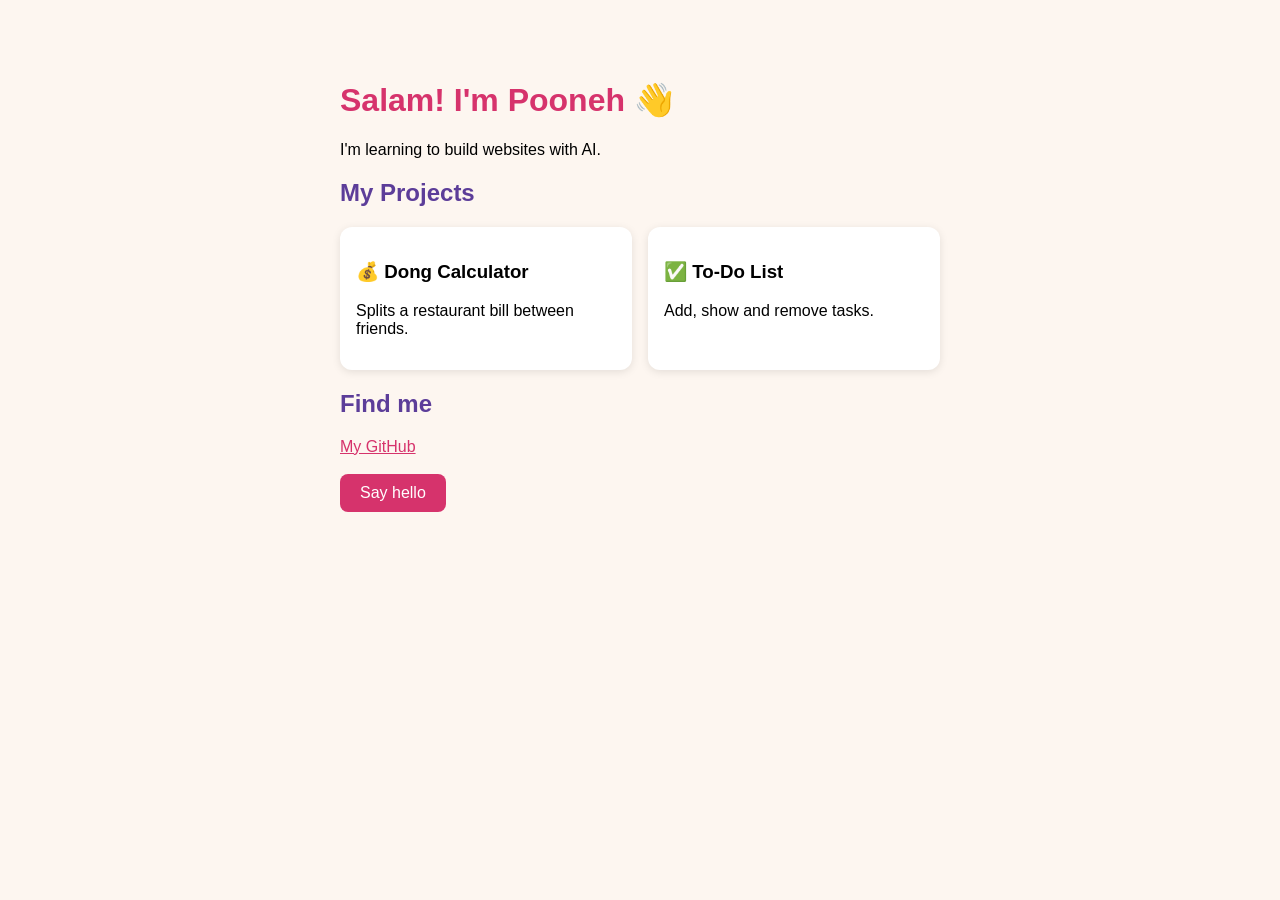
==== index.html @ 5de2ea3f "First version of my website" ====
<!DOCTYPE html>
<html lang="en">
<head>
    <meta charset="UTF-8">
    <meta name="viewport" content="width=device-width, initial-scale=1.0">
    <title>Pooneh's Website</title>
    <link rel="stylesheet" href="style.css">
</head>
    <h1>Salam! I'm Pooneh 👋</h1>
    <p>I'm learning to build websites with AI.</p>

    <h2>My Projects</h2>
        <div class="cards">
        <div class="card">
            <h3>💰 Dong Calculator</h3>
            <p>Splits a restaurant bill between friends.</p>
        </div>
        <div class="card">
            <h3>✅ To-Do List</h3>
            <p>Add, show and remove tasks.</p>
        </div>
    </div>

    <h2>Find me</h2>
    <a href="https://github.com/Poonehpym">My GitHub</a>

    <br><br>
      <button id="helloBtn">Say hello</button>
    <p id="message"></p>
    <script src="script.js"></script>
</body>
</html>
---- style.css ----
body {
    background-color: #fdf6f0;
    font-family: Arial, sans-serif;
    max-width: 600px;
    margin: 40px auto;
    padding: 20px;
}

h1 {
    color: #d6336c;
}

h2 {
    color: #5c3d99;
}

a {
    color: #d6336c;
}

button {
    background-color: #d6336c;
    color: white;
    border: none;
    padding: 10px 20px;
    border-radius: 8px;
    font-size: 16px;
    cursor: pointer;
}
.cards {
    display: flex;
    gap: 16px;
}

.card {
    background-color: white;
    padding: 16px;
    border-radius: 12px;
    box-shadow: 0 2px 8px rgba(0, 0, 0, 0.1);
    flex: 1;
}
@media (max-width: 500px) {
    .cards {
        flex-direction: column;
    }
}
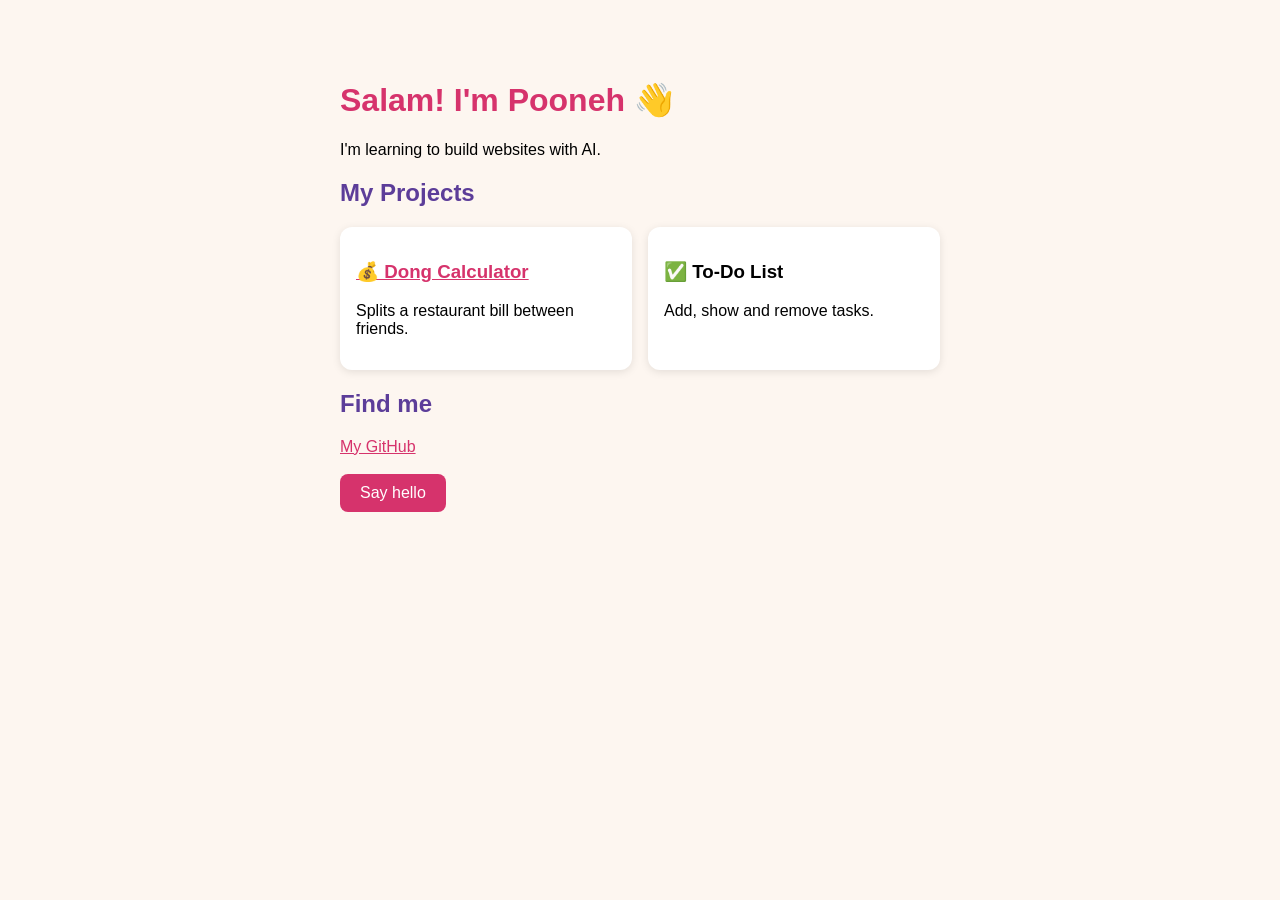
==== commit 11012fea: "Add online dong calculator" ====
--- a/index.html
+++ b/index.html
@@ -12,7 +12,7 @@
     <h2>My Projects</h2>
         <div class="cards">
         <div class="card">
-            <h3>💰 Dong Calculator</h3>
+            <h3><a href="dong.html">💰 Dong Calculator</a></h3>        
             <p>Splits a restaurant bill between friends.</p>
         </div>
         <div class="card">
--- a/style.css
+++ b/style.css
@@ -43,4 +43,30 @@
     .cards {
         flex-direction: column;
     }
+}
+label {
+    display: block;
+    margin-top: 16px;
+    margin-bottom: 6px;
+    font-weight: bold;
+}
+
+input {
+    width: 100%;
+    padding: 10px;
+    font-size: 16px;
+    border: 1px solid #ccc;
+    border-radius: 8px;
+    box-sizing: border-box;
+}
+
+#calcBtn {
+    margin-top: 20px;
+    width: 100%;
+}
+
+#result {
+    font-size: 20px;
+    font-weight: bold;
+    color: #5c3d99;
 }
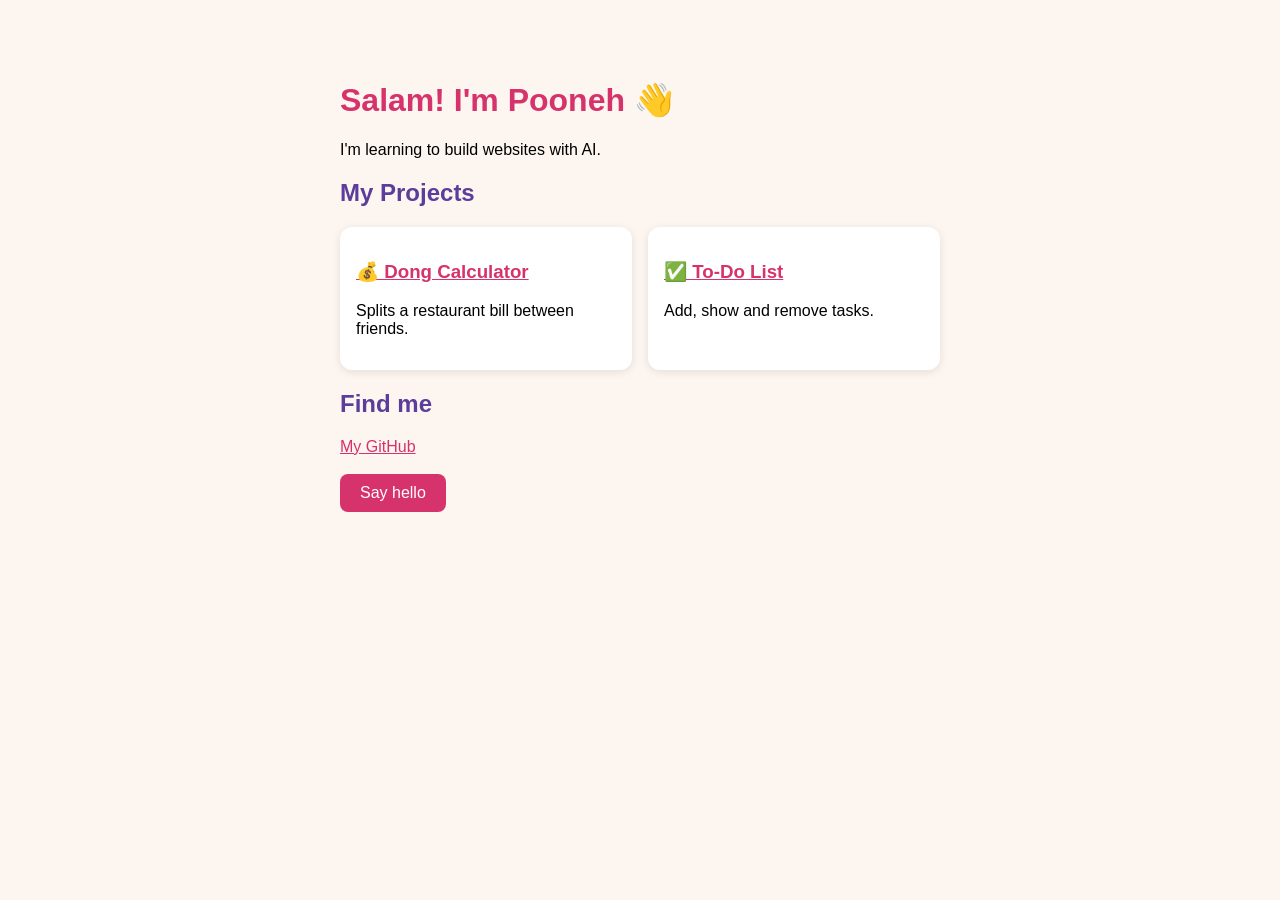
==== commit 0b37eb0b: "Add to-do list page" ====
--- a/index.html
+++ b/index.html
@@ -16,7 +16,7 @@
             <p>Splits a restaurant bill between friends.</p>
         </div>
         <div class="card">
-            <h3>✅ To-Do List</h3>
+            <h3><a href="todo.html">✅ To-Do List</a></h3>
             <p>Add, show and remove tasks.</p>
         </div>
     </div>
--- a/style.css
+++ b/style.css
@@ -69,4 +69,41 @@
     font-size: 20px;
     font-weight: bold;
     color: #5c3d99;
+}
+.todo-row {
+    display: flex;
+    gap: 8px;
+    align-items: center;
+}
+
+.todo-row button {
+    width: auto;
+}
+
+#taskList {
+    list-style: none;
+    padding: 0;
+}
+
+#taskList li {
+    background-color: white;
+    padding: 12px;
+    margin-top: 8px;
+    border-radius: 8px;
+    box-shadow: 0 2px 6px rgba(0, 0, 0, 0.08);
+    display: flex;
+    justify-content: space-between;
+    align-items: center;
+    cursor: pointer;
+}
+
+#taskList li.done {
+    text-decoration: line-through;
+    color: #999;
+}
+
+.delete-btn {
+    background-color: transparent;
+    color: #d6336c;
+    padding: 4px 8px;
 }
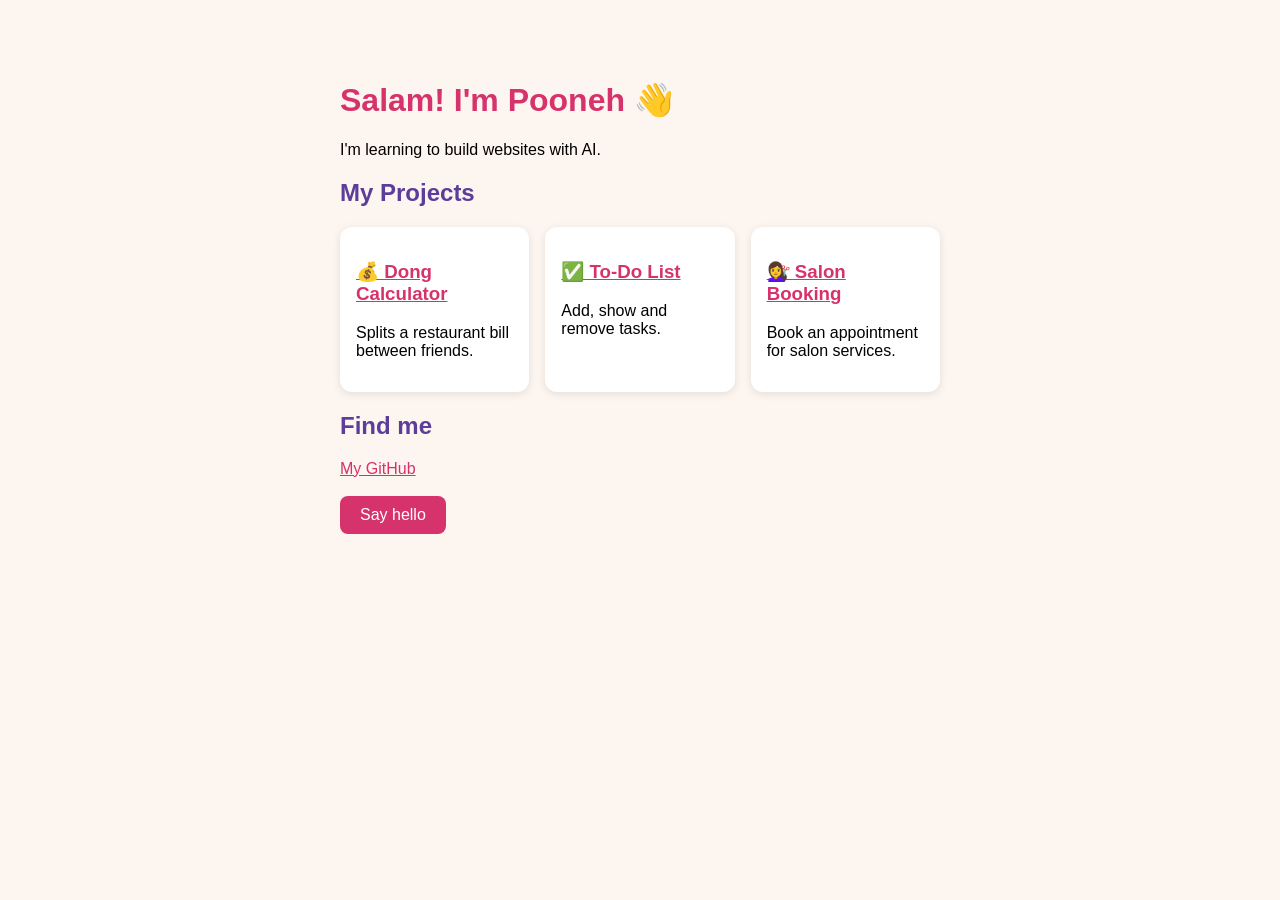
==== commit 473dae0a: "Add salon booking page (with Copilot)" ====
--- a/index.html
+++ b/index.html
@@ -19,6 +19,10 @@
             <h3><a href="todo.html">✅ To-Do List</a></h3>
             <p>Add, show and remove tasks.</p>
         </div>
+        <div class="card">
+            <h3><a href="booking.html">💇‍♀️ Salon Booking</a></h3>
+            <p>Book an appointment for salon services.</p>
+        </div>
     </div>
 
     <h2>Find me</h2>
--- a/style.css
+++ b/style.css
@@ -106,4 +106,80 @@
     background-color: transparent;
     color: #d6336c;
     padding: 4px 8px;
+}
+
+.clear-all-btn {
+    display: block;
+    margin: 0 0 20px;
+}
+
+#taskCounter {
+    color: #5c3d99;
+    font-size: 14px;
+    margin: 10px 0 20px;
+}
+
+.service-list {
+    display: grid;
+    gap: 8px;
+}
+
+.service-option {
+    display: flex;
+    align-items: center;
+    gap: 8px;
+    background: white;
+    padding: 10px;
+    border-radius: 8px;
+    box-shadow: 0 2px 6px rgba(0, 0, 0, 0.08);
+    font-weight: normal;
+    margin: 0;
+}
+
+.service-option input {
+    width: auto;
+    margin: 0;
+}
+
+.time-list {
+    display: grid;
+    grid-template-columns: repeat(4, 1fr);
+    gap: 8px;
+    margin-bottom: 16px;
+}
+
+.time-btn {
+    padding: 10px 4px;
+}
+
+.time-btn.selected {
+    background-color: #5c3d99;
+}
+
+.time-btn.booked,
+.time-btn:disabled {
+    background-color: #aaa;
+    color: #eee;
+    cursor: not-allowed;
+}
+
+.reserve-btn {
+    width: 100%;
+    margin: 8px 0 16px;
+}
+
+.booking-error {
+    color: #b00020;
+    min-height: 20px;
+}
+
+.booking-success {
+    color: #2e7d32;
+    font-weight: bold;
+}
+
+@media (max-width: 500px) {
+    .time-list {
+        grid-template-columns: repeat(3, 1fr);
+    }
 }
